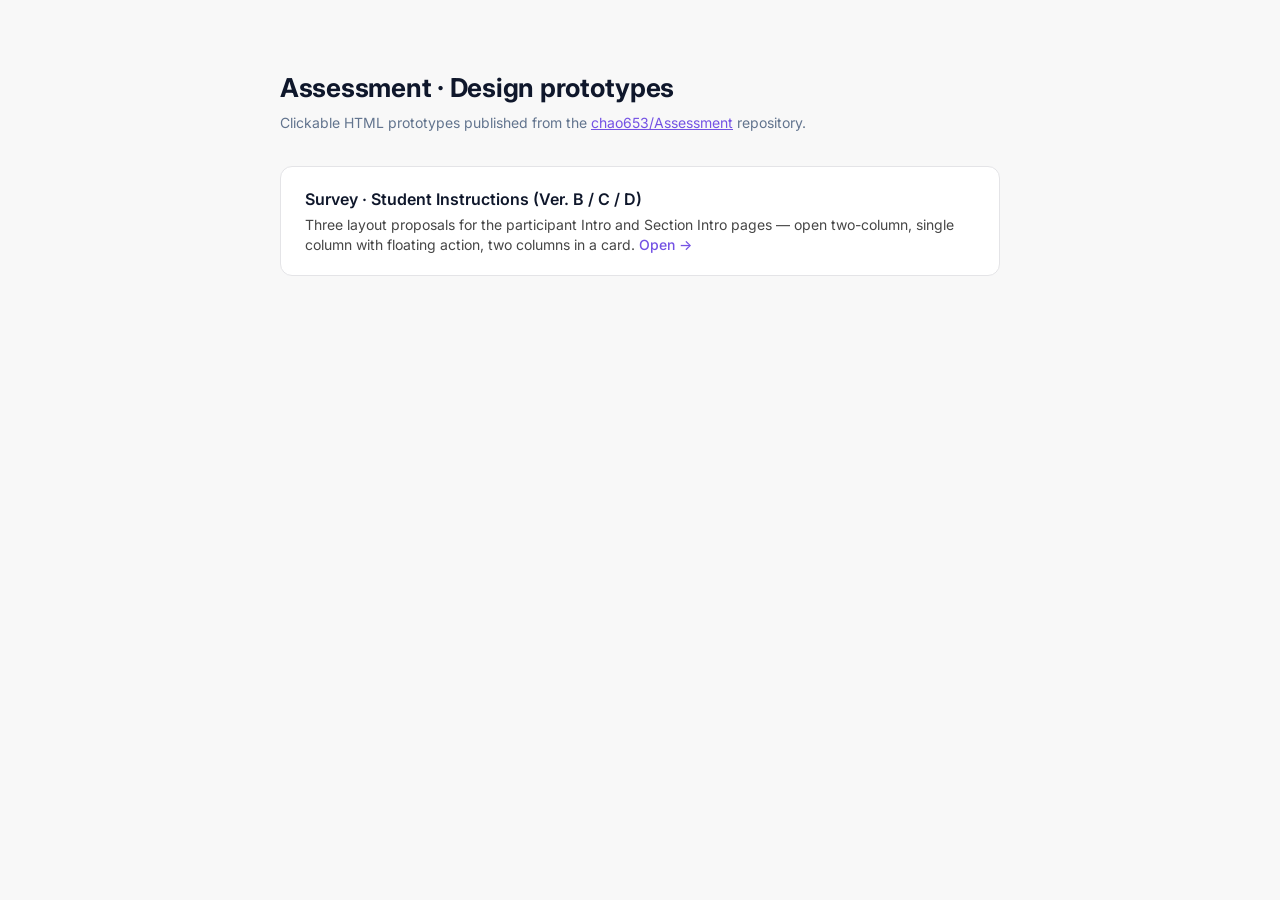
==== index.html @ 33baee9a "Publish survey instruction prototypes to GitHub Pages Co-authored-by: chao <chao@kira-learning.com>" ====
<!DOCTYPE html>
<html lang="en">
<head>
  <meta charset="utf-8">
  <meta name="viewport" content="width=device-width, initial-scale=1">
  <title>Assessment · Design prototypes</title>
  <link href="https://fonts.googleapis.com/css2?family=Inter:wght@400;500;600;700&display=swap" rel="stylesheet">
  <style>
    body { margin: 0; font-family: 'Inter', system-ui, sans-serif; background: #f8f8f8; color: #0a0a0a; -webkit-font-smoothing: antialiased; }
    main { max-width: 720px; margin: 0 auto; padding: 72px 24px 96px; }
    h1 { margin: 0 0 8px; font-size: 26px; line-height: 32px; font-weight: 700; letter-spacing: -0.26px; color: #0f172b; }
    .lead { margin: 0 0 32px; font-size: 14px; line-height: 22px; color: #62748e; }
    a.item { display: block; padding: 20px 24px; background: #fff; border: 1px solid #e4e4e7; border-radius: 12px; text-decoration: none; color: inherit; }
    a.item:hover { border-color: #7452e4; }
    .item h2 { margin: 0 0 4px; font-size: 16px; line-height: 24px; font-weight: 600; color: #0f172b; }
    .item p { margin: 0; font-size: 14px; line-height: 20px; color: #464646; }
    .item span { color: #7452e4; font-weight: 500; }
  </style>
</head>
<body>
  <main>
    <h1>Assessment · Design prototypes</h1>
    <p class="lead">Clickable HTML prototypes published from the <a href="https://github.com/chao653/Assessment" style="color:#7452e4">chao653/Assessment</a> repository.</p>
    <a class="item" href="survey-instructions/">
      <h2>Survey · Student Instructions (Ver. B / C / D)</h2>
      <p>Three layout proposals for the participant Intro and Section Intro pages — open two-column, single column with floating action, two columns in a card. <span>Open →</span></p>
    </a>
  </main>
</body>
</html>
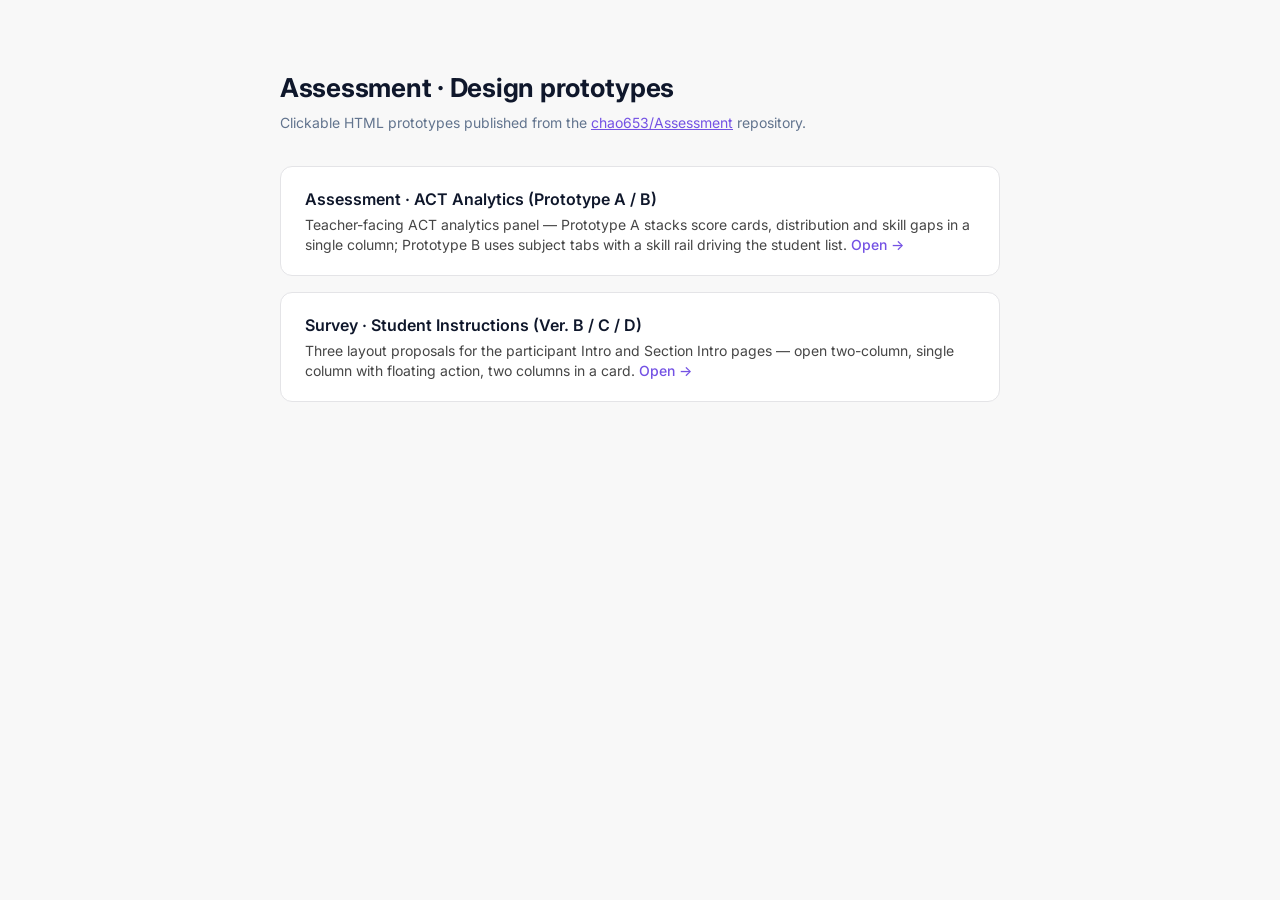
==== commit 229b2742: "Publish ACT Analytics HTML prototypes (Prototype A + B) Co-authored-by: chao <chao@kira-learning.com" ====
--- a/index.html
+++ b/index.html
@@ -10,7 +10,7 @@
     main { max-width: 720px; margin: 0 auto; padding: 72px 24px 96px; }
     h1 { margin: 0 0 8px; font-size: 26px; line-height: 32px; font-weight: 700; letter-spacing: -0.26px; color: #0f172b; }
     .lead { margin: 0 0 32px; font-size: 14px; line-height: 22px; color: #62748e; }
-    a.item { display: block; padding: 20px 24px; background: #fff; border: 1px solid #e4e4e7; border-radius: 12px; text-decoration: none; color: inherit; }
+    a.item { display: block; margin-bottom: 16px; padding: 20px 24px; background: #fff; border: 1px solid #e4e4e7; border-radius: 12px; text-decoration: none; color: inherit; }
     a.item:hover { border-color: #7452e4; }
     .item h2 { margin: 0 0 4px; font-size: 16px; line-height: 24px; font-weight: 600; color: #0f172b; }
     .item p { margin: 0; font-size: 14px; line-height: 20px; color: #464646; }
@@ -21,6 +21,10 @@
   <main>
     <h1>Assessment · Design prototypes</h1>
     <p class="lead">Clickable HTML prototypes published from the <a href="https://github.com/chao653/Assessment" style="color:#7452e4">chao653/Assessment</a> repository.</p>
+    <a class="item" href="act-analytics/">
+      <h2>Assessment · ACT Analytics (Prototype A / B)</h2>
+      <p>Teacher-facing ACT analytics panel — Prototype A stacks score cards, distribution and skill gaps in a single column; Prototype B uses subject tabs with a skill rail driving the student list. <span>Open →</span></p>
+    </a>
     <a class="item" href="survey-instructions/">
       <h2>Survey · Student Instructions (Ver. B / C / D)</h2>
       <p>Three layout proposals for the participant Intro and Section Intro pages — open two-column, single column with floating action, two columns in a card. <span>Open →</span></p>
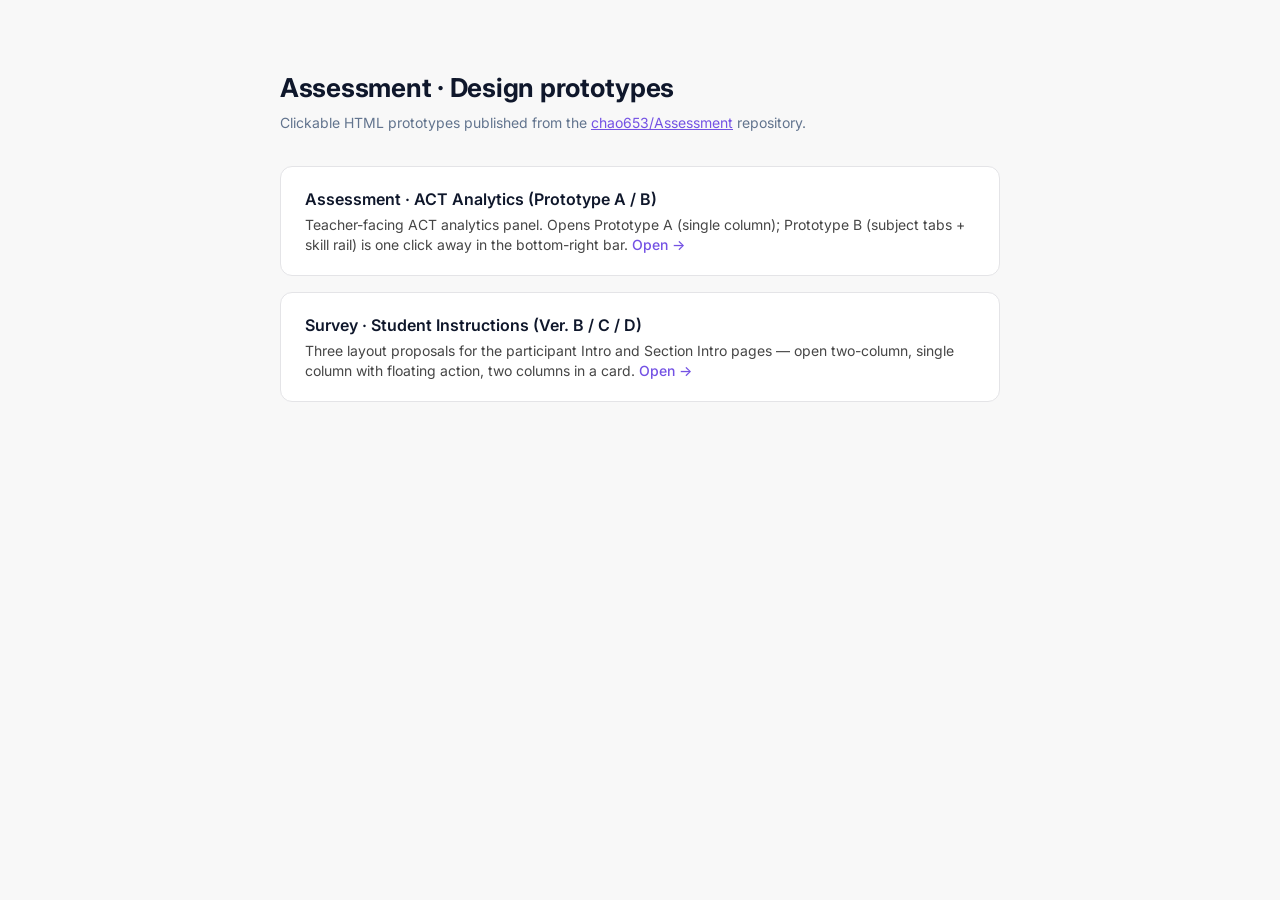
==== commit 72bc0632: "Republish ACT Analytics prototypes: fixed skill gaps section, entry opens Prototype A Co-authored-by" ====
--- a/index.html
+++ b/index.html
@@ -23,7 +23,7 @@
     <p class="lead">Clickable HTML prototypes published from the <a href="https://github.com/chao653/Assessment" style="color:#7452e4">chao653/Assessment</a> repository.</p>
     <a class="item" href="act-analytics/">
       <h2>Assessment · ACT Analytics (Prototype A / B)</h2>
-      <p>Teacher-facing ACT analytics panel — Prototype A stacks score cards, distribution and skill gaps in a single column; Prototype B uses subject tabs with a skill rail driving the student list. <span>Open →</span></p>
+      <p>Teacher-facing ACT analytics panel. Opens Prototype A (single column); Prototype B (subject tabs + skill rail) is one click away in the bottom-right bar. <span>Open →</span></p>
     </a>
     <a class="item" href="survey-instructions/">
       <h2>Survey · Student Instructions (Ver. B / C / D)</h2>
